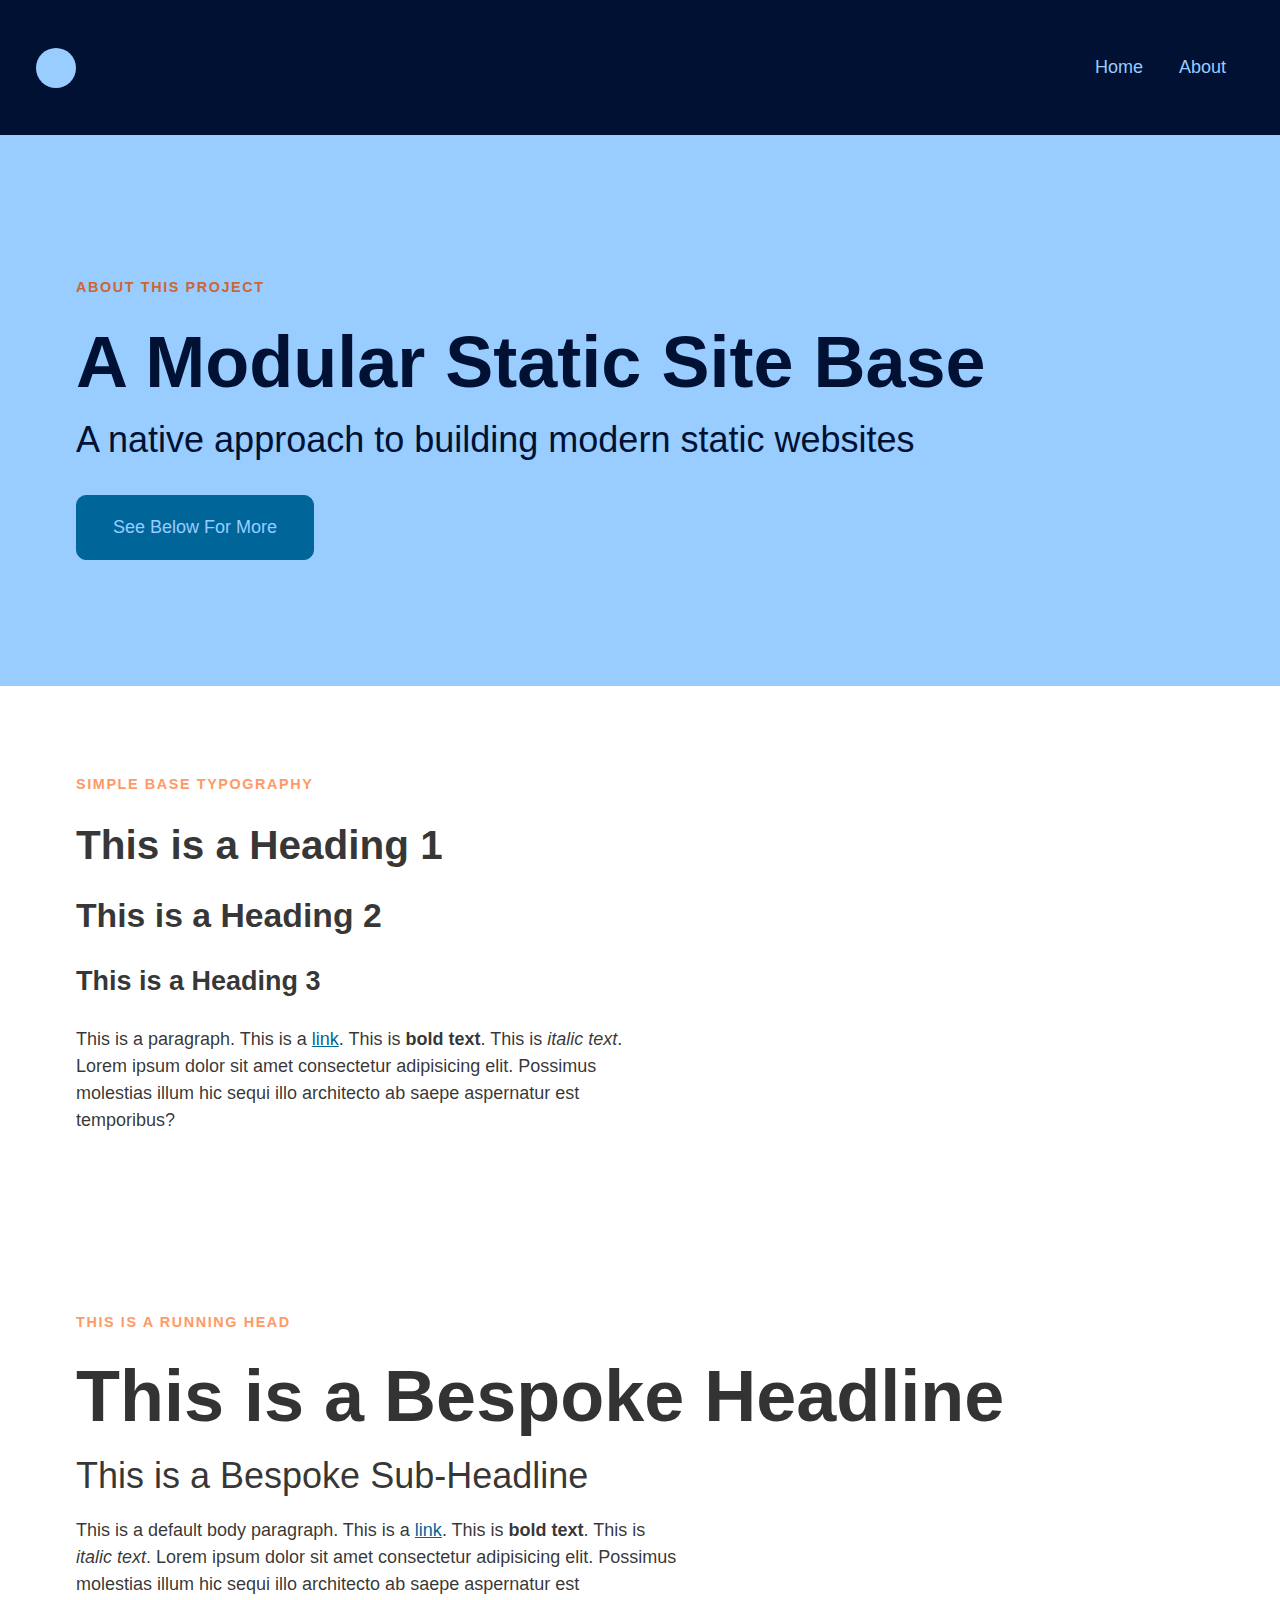
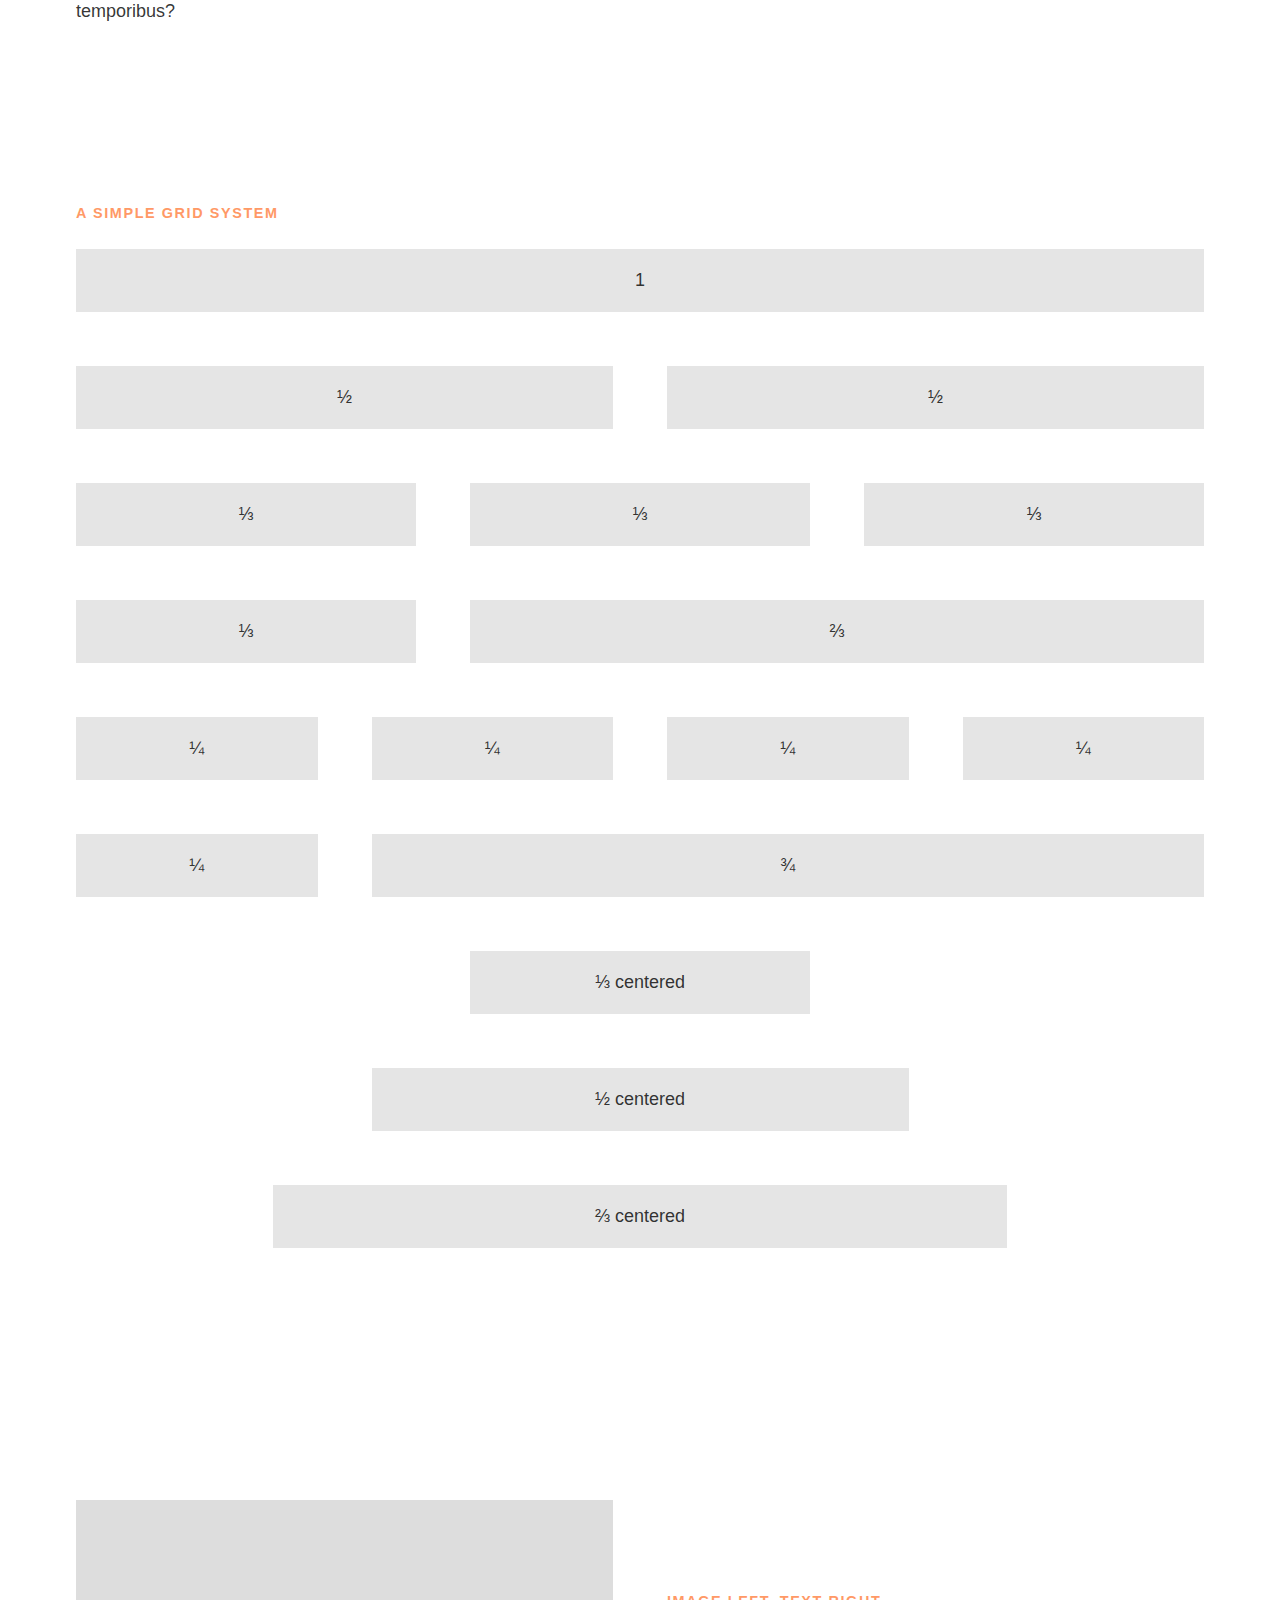
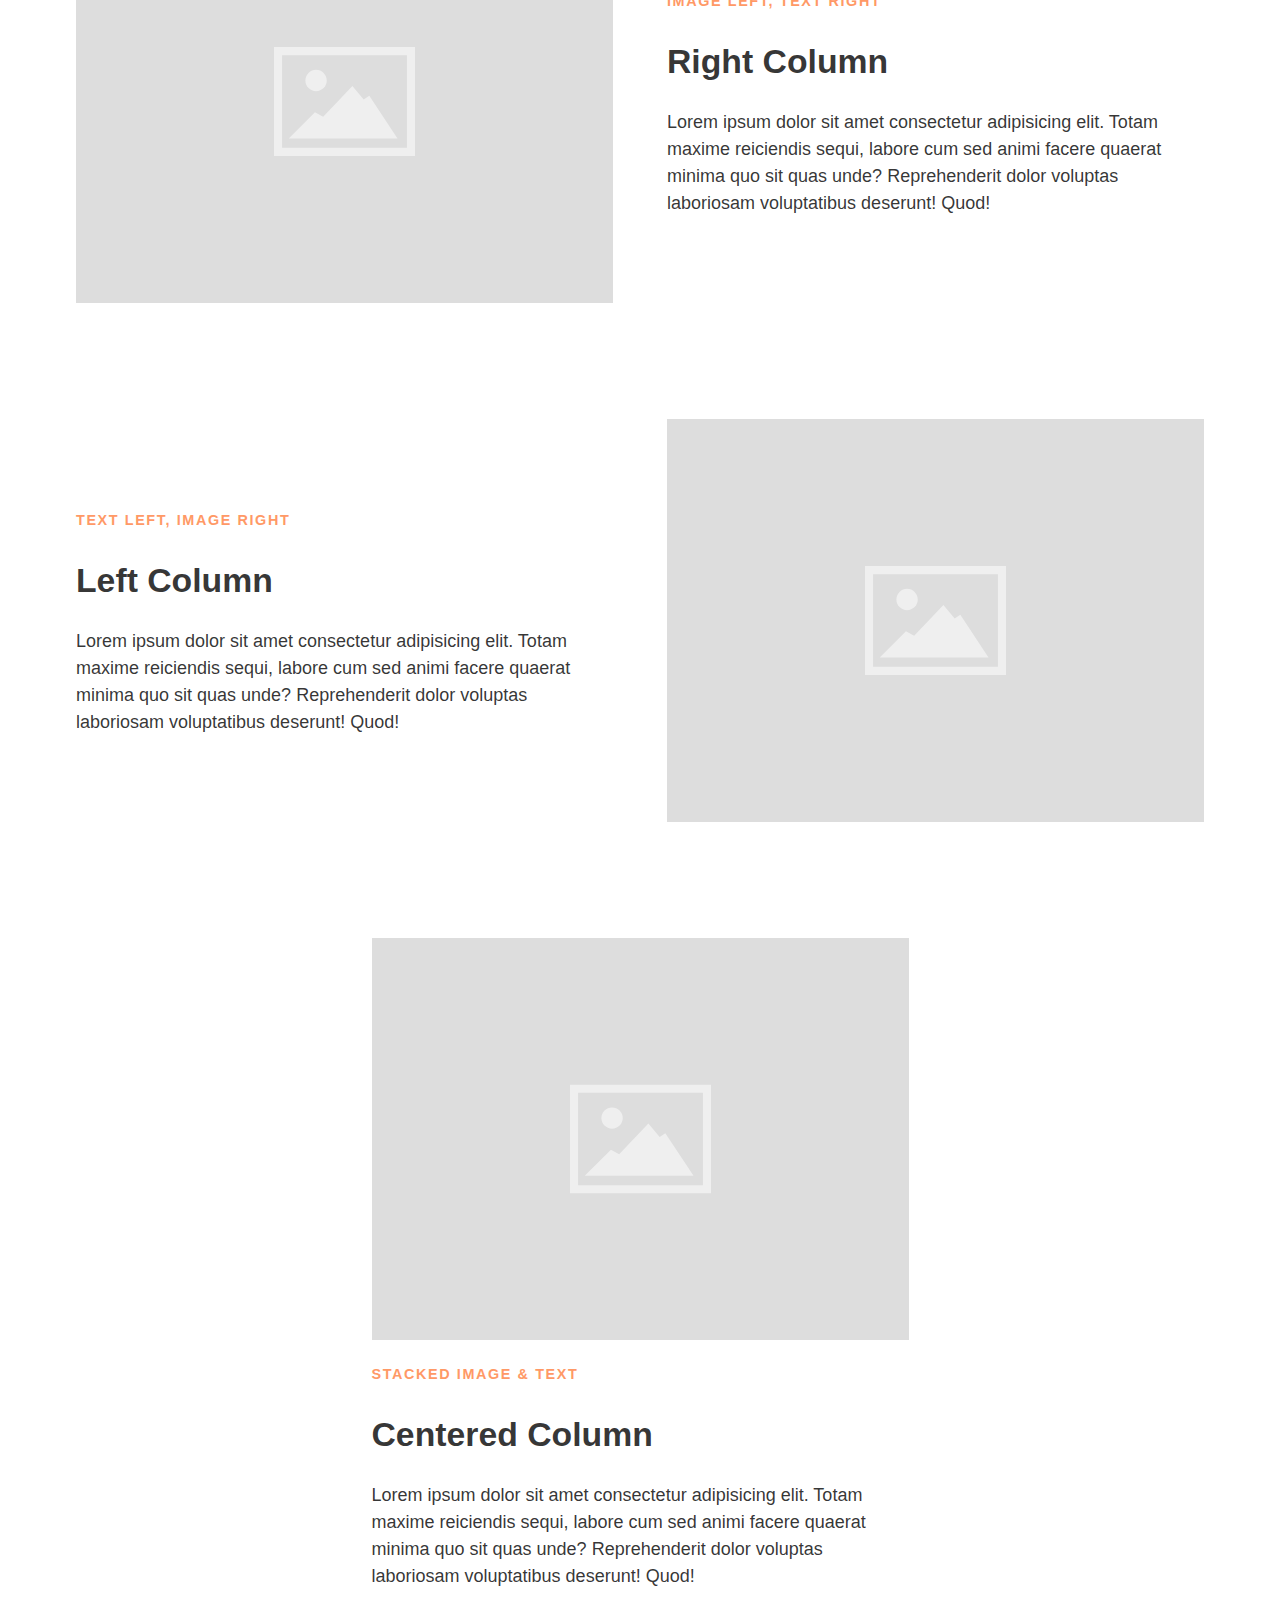
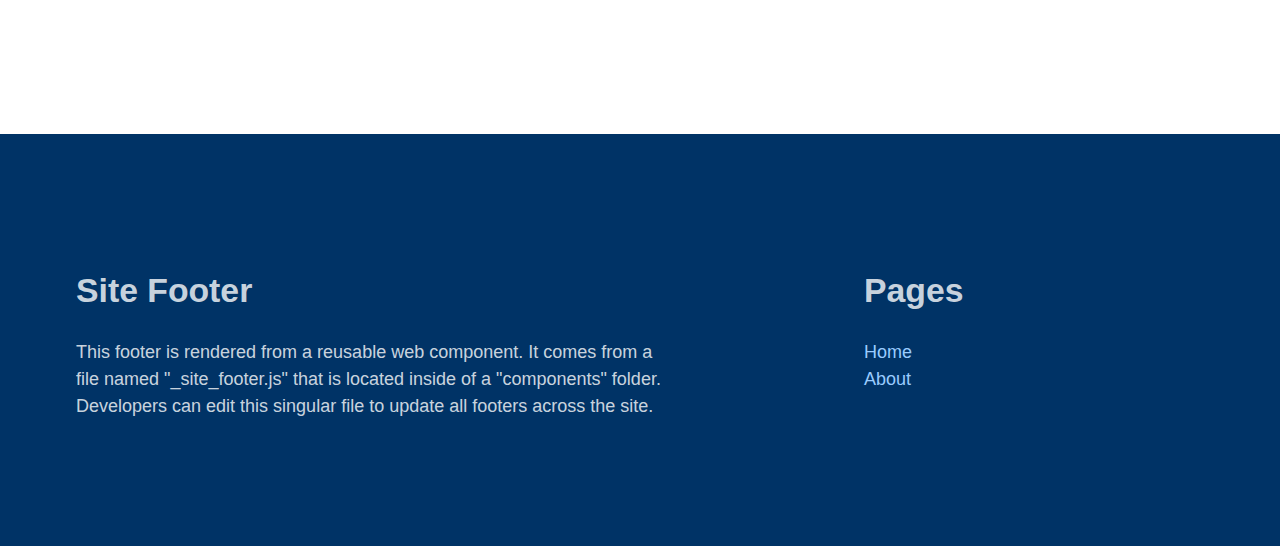
==== about.html @ b560016c "added home page and about page" ====
<!DOCTYPE html>
<html lang="en">

<head>
    <meta charset="UTF-8">
    <meta name="viewport" content="width=device-width, initial-scale=1.0">
    <title>No Build Base | About</title>
    <link rel="stylesheet" href="css/style.css">
</head>

<body>

    <site-header></site-header>

    <main class="site-main">

        <section class="hero">
            <div class="container">

                <div class="row swapped">
                    <div class="one-whole">

                        <div class="runninghead">About This Project</div>
                        <h1 class="headline">A Modular Static Site Base</h1>
                        <h2 class="subheadline">A native approach to building modern static&nbsp;websites</h2>
                        <a href="#examples" class="button">See Below For More</a>
                    </div>
                </div>

            </div>
        </section>

        <section id="examples">
            <div class="container">
                <div class="runninghead">Simple Base Typography</div>
                <h1>This is a Heading 1</h1>
                <h2>This is a Heading 2</h2>
                <h3>This is a Heading 3</h3>
                <p>This is a paragraph. This is a <a href="#">link</a>. This is <strong>bold text</strong>. This is <em>italic text</em>. Lorem ipsum dolor sit amet consectetur adipisicing elit. Possimus molestias illum hic sequi illo architecto ab saepe aspernatur est temporibus?</p>
            </div>
        </section>

        <section>
            <div class="container">
                <div class="runninghead">This is a Running Head</div>
                <h2 class="headline">This is a Bespoke Headline</h2>
                <h3 class="subheadline">This is a Bespoke Sub-Headline</h3>
                <p>This is a default body paragraph. This is a <a href="#">link</a>. This is <strong>bold text</strong>. This is <em>italic text</em>. Lorem ipsum dolor sit amet consectetur adipisicing elit. Possimus molestias illum hic sequi illo architecto ab saepe aspernatur est temporibus?</p>
            </div>
        </section>

        <section class="demo">
            <div class="container">


                <div class="runninghead">A Simple Grid System</div>

                <div class="row">
                    <div class="one-whole">
                        <p>1</p>
                    </div>
                </div>
                <div class="row">
                    <div class="one-half">
                        <p>&frac12;</p>
                    </div>
                    <div class="one-half">
                        <p>&frac12;</p>
                    </div>
                </div>
                <div class="row">
                    <div class="one-third">
                        <p>&frac13;</p>
                    </div>
                    <div class="one-third">
                        <p>&frac13;</p>
                    </div>
                    <div class="one-third">
                        <p>&frac13;</p>
                    </div>
                </div>

                <div class="row">
                    <div class="one-third">
                        <p>&frac13;</p>
                    </div>
                    <div class="two-thirds">
                        <p>&frac23;</p>
                    </div>
                </div>

                <div class="row">
                    <div class="one-fourth">
                        <p>&frac14;</p>
                    </div>
                    <div class="one-fourth">
                        <p>&frac14;</p>
                    </div>
                    <div class="one-fourth">
                        <p>&frac14;</p>
                    </div>
                    <div class="one-fourth">
                        <p>&frac14;</p>
                    </div>
                </div>

                <div class="row">
                    <div class="one-fourth">
                        <p>&frac14;</p>
                    </div>
                    <div class="three-fourths">
                        <p>&frac34;</p>
                    </div>
                </div>

                <div class="row">
                    <div class="one-third centered">
                        <p>&frac13; centered</p>
                    </div>
                </div>

                <div class="row">
                    <div class="one-half centered">
                        <p>&frac12; centered</p>
                    </div>
                </div>

                <div class="row">
                    <div class="two-thirds centered">
                        <p>&frac23; centered</p>
                    </div>
                </div>

            </div>
        </section>

        <section>
            <div class="container">

                <div class="row vertical-centered">

                    <div class="one-half">
                        <img src="img/placeholder-800x600.svg" alt="Placeholder Image" width="1600" height="1200">
                    </div>

                    <div class="one-half">

                        <div class="runninghead">Image Left, Text Right</div>
                        <h2>Right Column</h2>
                        <p>Lorem ipsum dolor sit amet consectetur adipisicing elit. Totam maxime reiciendis sequi, labore cum sed animi facere quaerat minima quo sit quas unde? Reprehenderit dolor voluptas laboriosam voluptatibus deserunt! Quod!</p>
                    </div>

                </div>

                <div class="row vertical-centered swapped">

                    <div class="one-half">
                        <img src="img/placeholder-800x600.svg" alt="Placeholder Image" width="1600" height="1200">
                    </div>

                    <div class="one-half">
                        <div class="runninghead">Text Left, Image Right</div>
                        <h2>Left Column</h2>
                        <p>Lorem ipsum dolor sit amet consectetur adipisicing elit. Totam maxime reiciendis sequi, labore cum sed animi facere quaerat minima quo sit quas unde? Reprehenderit dolor voluptas laboriosam voluptatibus deserunt! Quod!</p>
                    </div>

                </div>

                <div class="row">
                    <div class="one-half centered">
                        <img src="img/placeholder-800x600.svg" alt="Placeholder Image" width="1600" height="1200">
                        <div class="runninghead">Stacked Image &amp; Text</div>
                        <h2>Centered Column</h2>
                        <p>Lorem ipsum dolor sit amet consectetur adipisicing elit. Totam maxime reiciendis sequi, labore cum sed animi facere quaerat minima quo sit quas unde? Reprehenderit dolor voluptas laboriosam voluptatibus deserunt! Quod!</p>
                    </div>
                </div>

            </div>
        </section>



    </main>


    <site-footer></site-footer>

    <!-- IMPORT GLOBAL SITE COMPONENTS (eg Site Header and Footer) -->
    <script src="components/_site-header.js" type="module"></script>
    <script src="components/_site-footer.js" type="module"></script>

</body>

</html>
---- css/style.css ----
/* ----- IMPORT GLOBAL STYLING PARTIALS -------- */
@import url(_variables.css);
@import url(_resets.css);
@import url(_colors.css);
@import url(_typography.css);
@import url(_buttons.css);
@import url(_layout.css);
@import url(_structure.css);
@import url(_helpers.css);


/* ----------------------------- */
/* ----- CUSTOM STYLING -------- */
/* ----------------------------- */

/* CUSTOM TYPE BLOCK: HEADLINE AND SUB HEADLINE */
.headline {
    font-size: 4em;
    margin: 1rem 0;
    line-height: 1.1;
}
.subheadline {
    font-size: 2em;
    font-weight: normal;
    margin: 1rem 0;
}
.runninghead {
    font-family: var(--font-sans);
    color: var(--color-accent);
    font-size: .8em;
    font-weight: bold;
    margin: 1rem 0 1.5rem 0;
    text-transform: uppercase;
    letter-spacing: .1rem;
}
.hero .runninghead {
    color: var(--color-accent-dark);
}
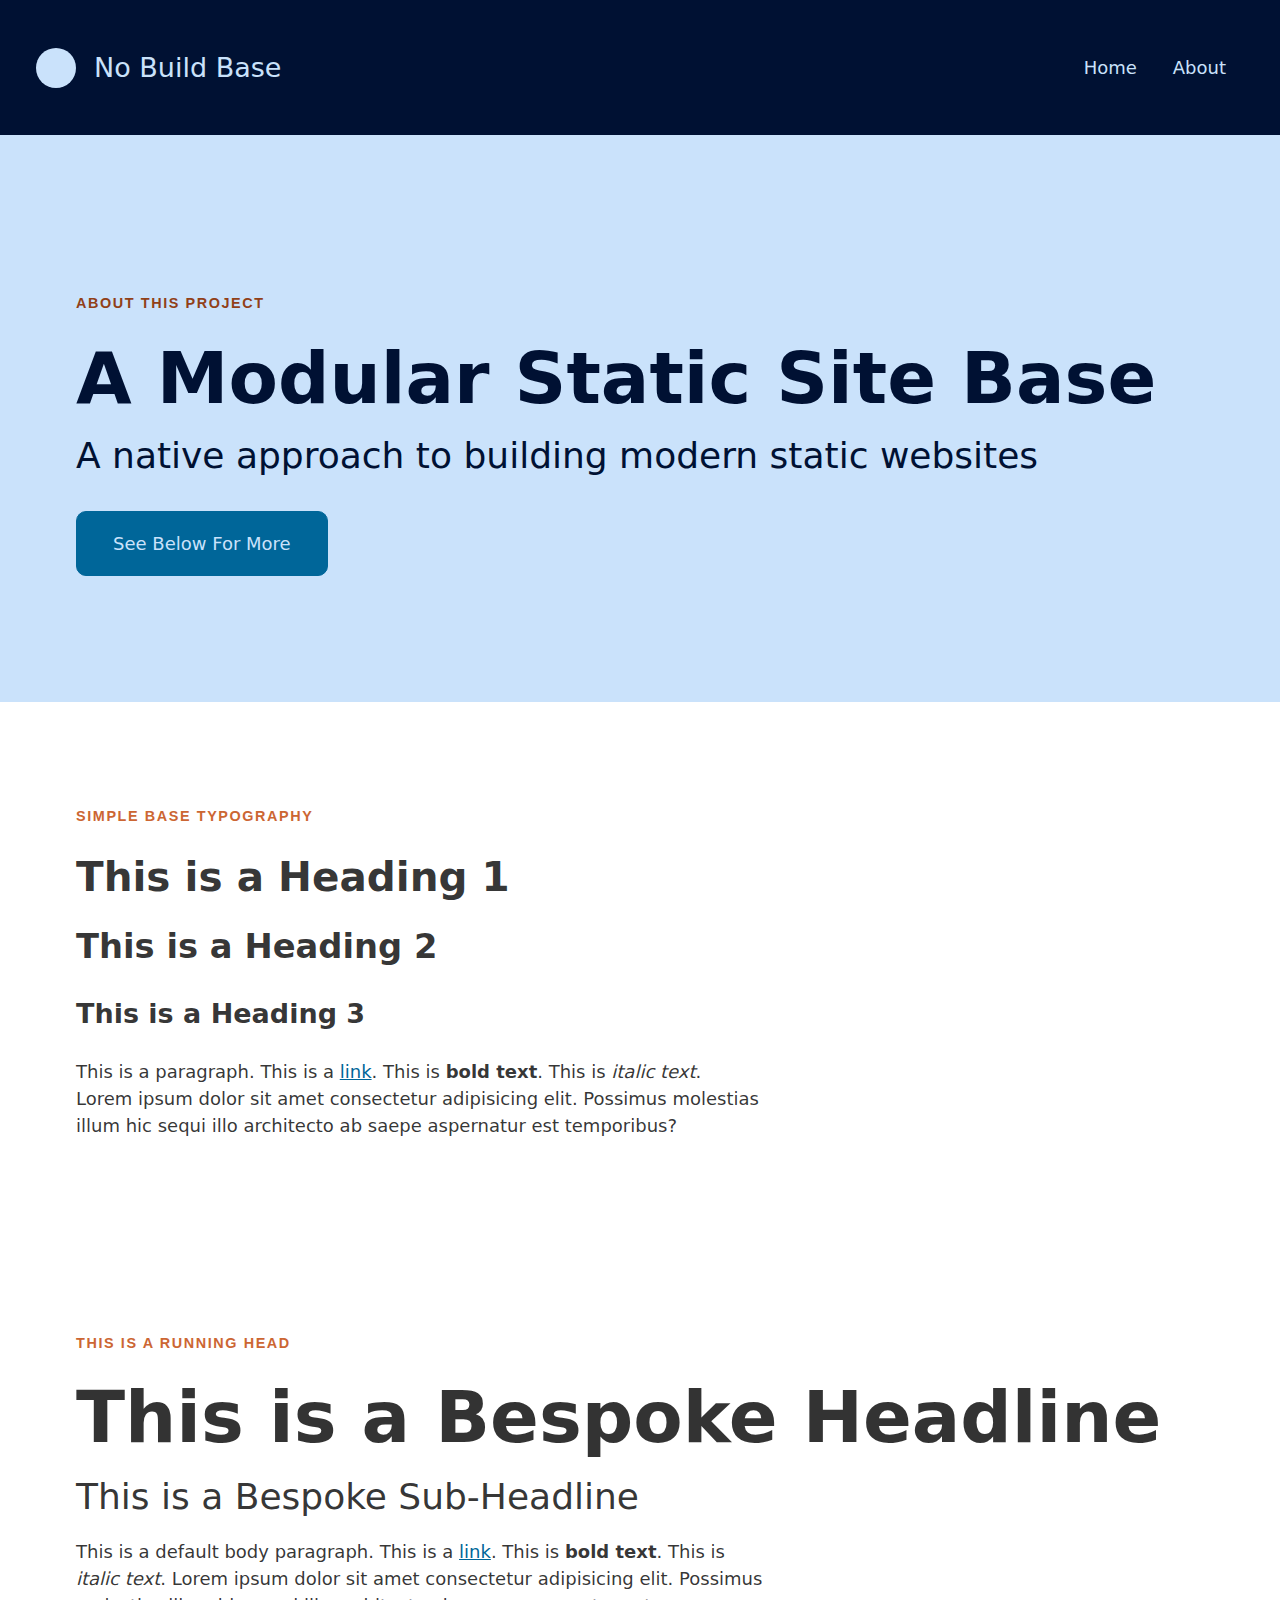
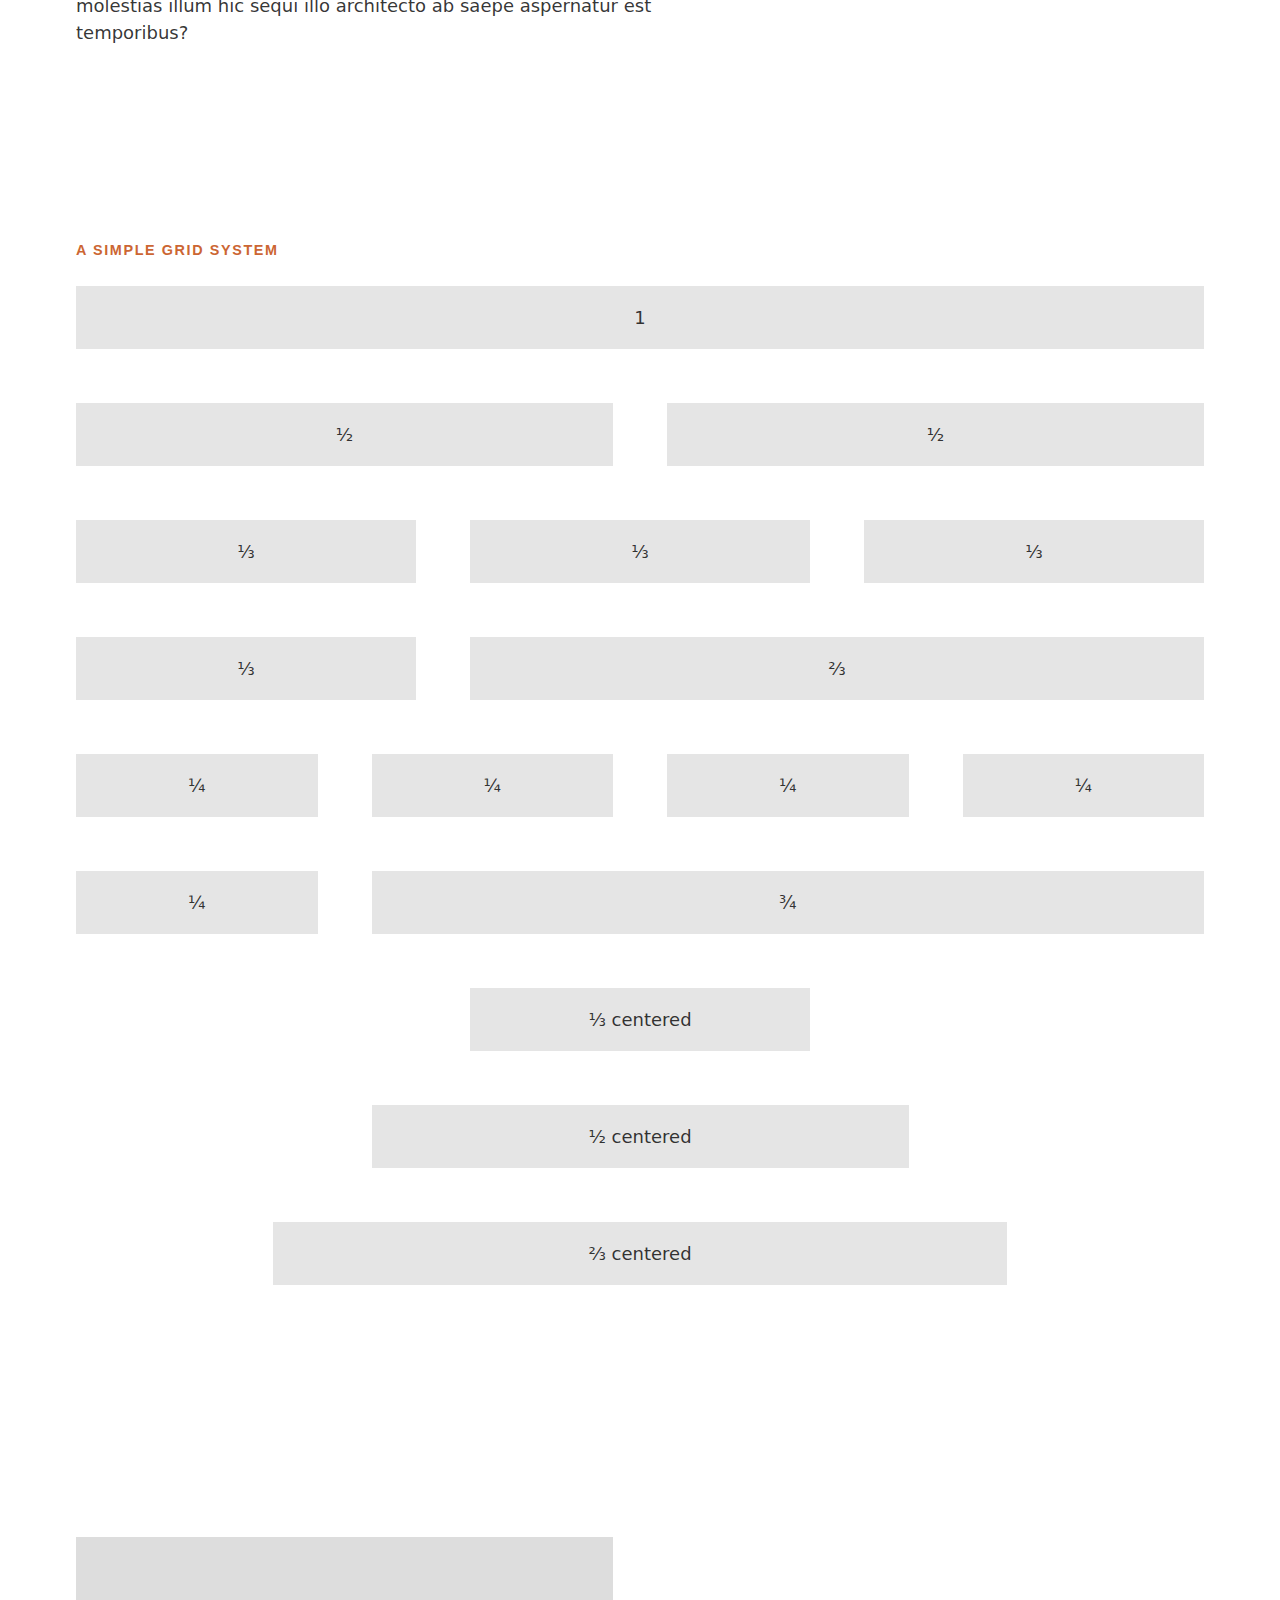
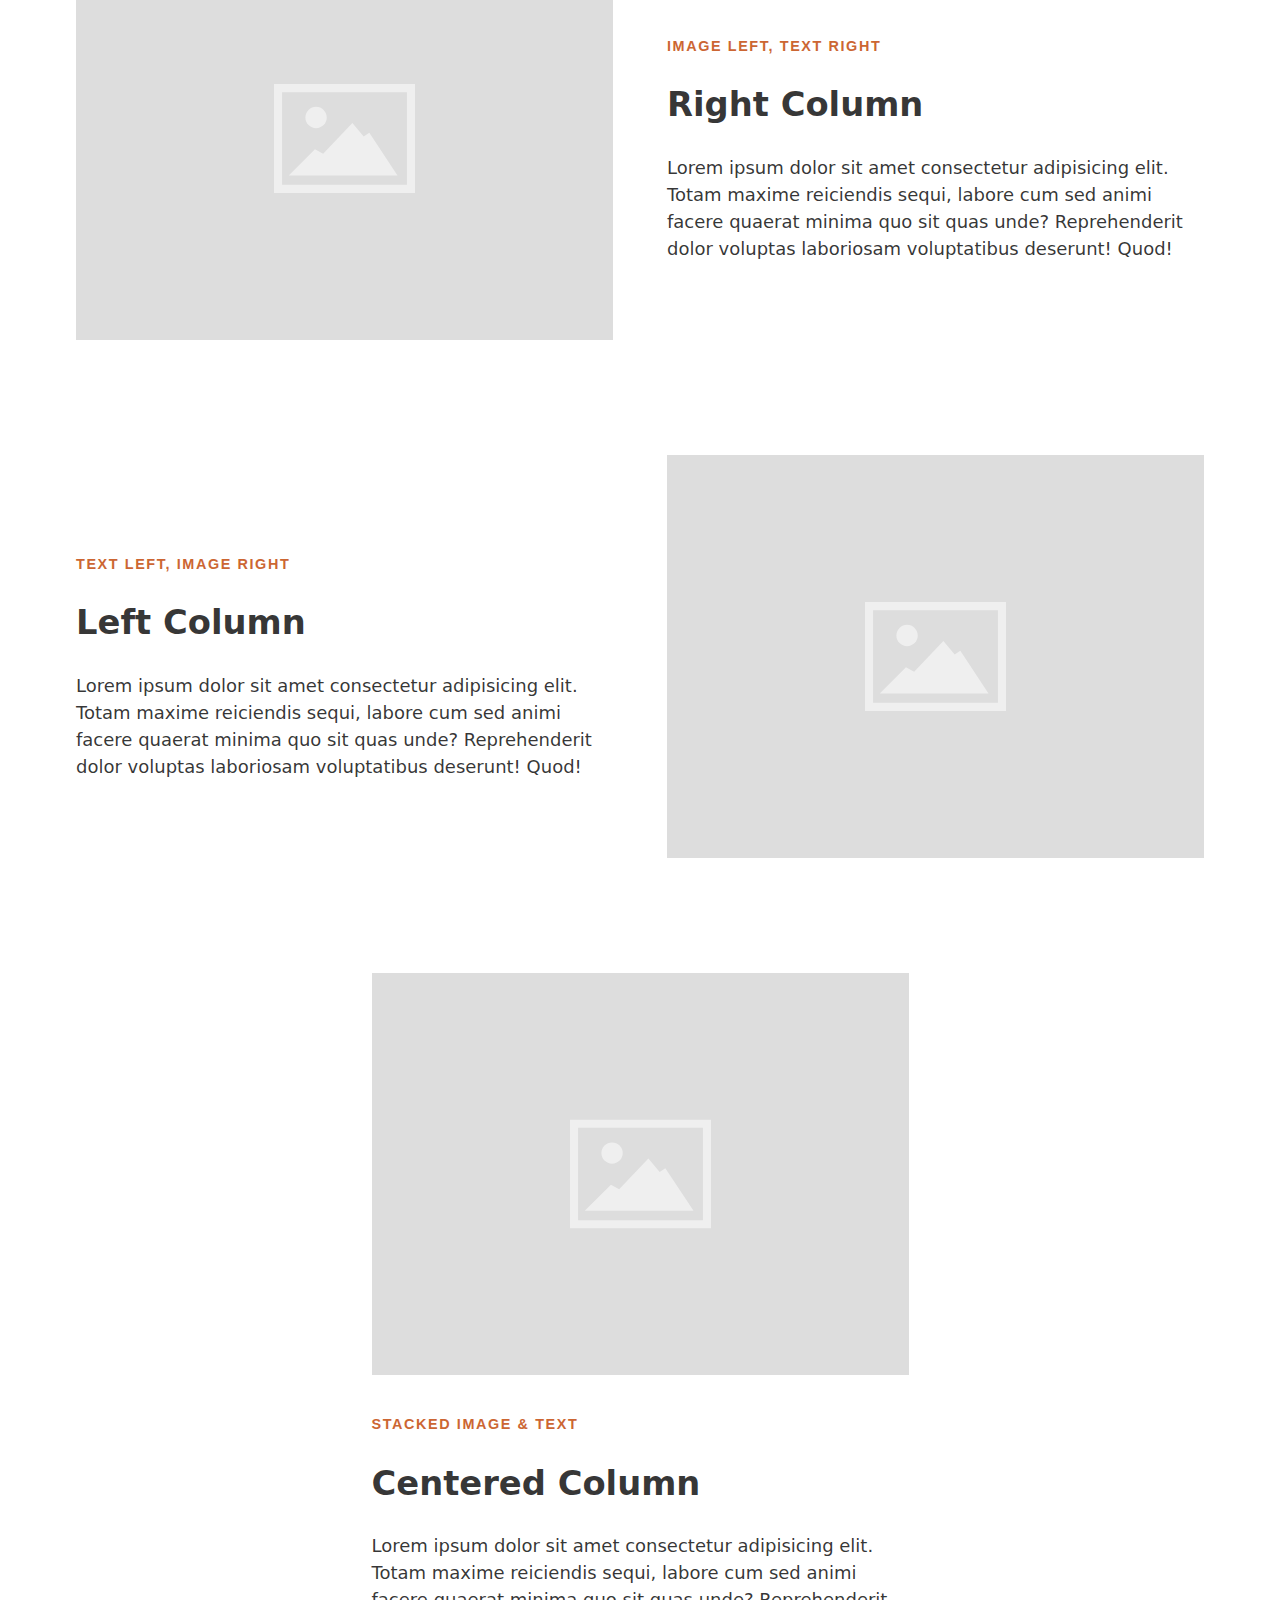
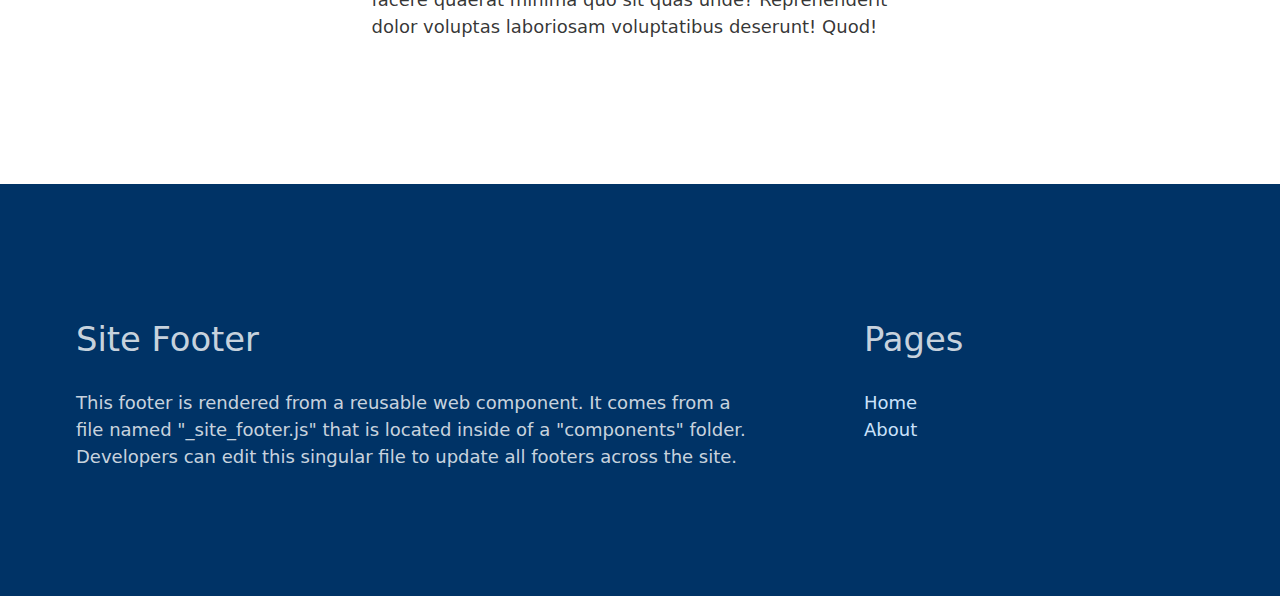
==== commit 6a619651: "lighthouse fixes" ====
--- a/about.html
+++ b/about.html
@@ -5,7 +5,13 @@
     <meta charset="UTF-8">
     <meta name="viewport" content="width=device-width, initial-scale=1.0">
     <title>No Build Base | About</title>
+
+    <!-- ENABLE VIEW TRANSITIONS -->
+    <meta name="view-transition" content="same-origin" />
+
+    <!-- MAIN CSS FILE -->
     <link rel="stylesheet" href="css/style.css">
+
 </head>
 
 <body>
@@ -23,7 +29,7 @@
                         <div class="runninghead">About This Project</div>
                         <h1 class="headline">A Modular Static Site Base</h1>
                         <h2 class="subheadline">A native approach to building modern static&nbsp;websites</h2>
-                        <a href="#examples" class="button">See Below For More</a>
+                        <a href="#examples" class="button">See Below For More<span class="hide-visually"> Examples and Features</span></a>
                     </div>
                 </div>
 
@@ -182,12 +188,10 @@
 
     </main>
 
-
     <site-footer></site-footer>
 
-    <!-- IMPORT GLOBAL SITE COMPONENTS (eg Site Header and Footer) -->
-    <script src="components/_site-header.js" type="module"></script>
-    <script src="components/_site-footer.js" type="module"></script>
+    <!-- MAIN JS FILES -->
+    <script src="js/script.js" type="module"></script>
 
 </body>
 
--- a/css/style.css
+++ b/css/style.css
@@ -1,12 +1,12 @@
 /* ----- IMPORT GLOBAL STYLING PARTIALS -------- */
-@import url(_variables.css);
-@import url(_resets.css);
-@import url(_colors.css);
-@import url(_typography.css);
-@import url(_buttons.css);
-@import url(_layout.css);
-@import url(_structure.css);
-@import url(_helpers.css);
+@import url(partials/variables.css);
+@import url(partials/resets.css);
+@import url(partials/colors.css);
+@import url(partials/typography.css);
+@import url(partials/buttons.css);
+@import url(partials/layout.css);
+@import url(partials/structure.css);
+@import url(partials/helpers.css);
 
 
 /* ----------------------------- */
@@ -26,13 +26,13 @@
 }
 .runninghead {
     font-family: var(--font-sans);
-    color: var(--color-accent);
+    color: var(--color-accent-dark);
     font-size: .8em;
     font-weight: bold;
-    margin: 1rem 0 1.5rem 0;
+    margin: 2rem 0 1.5rem 0;
     text-transform: uppercase;
     letter-spacing: .1rem;
 }
 .hero .runninghead {
-    color: var(--color-accent-dark);
+    color: var(--color-accent-darker);
 }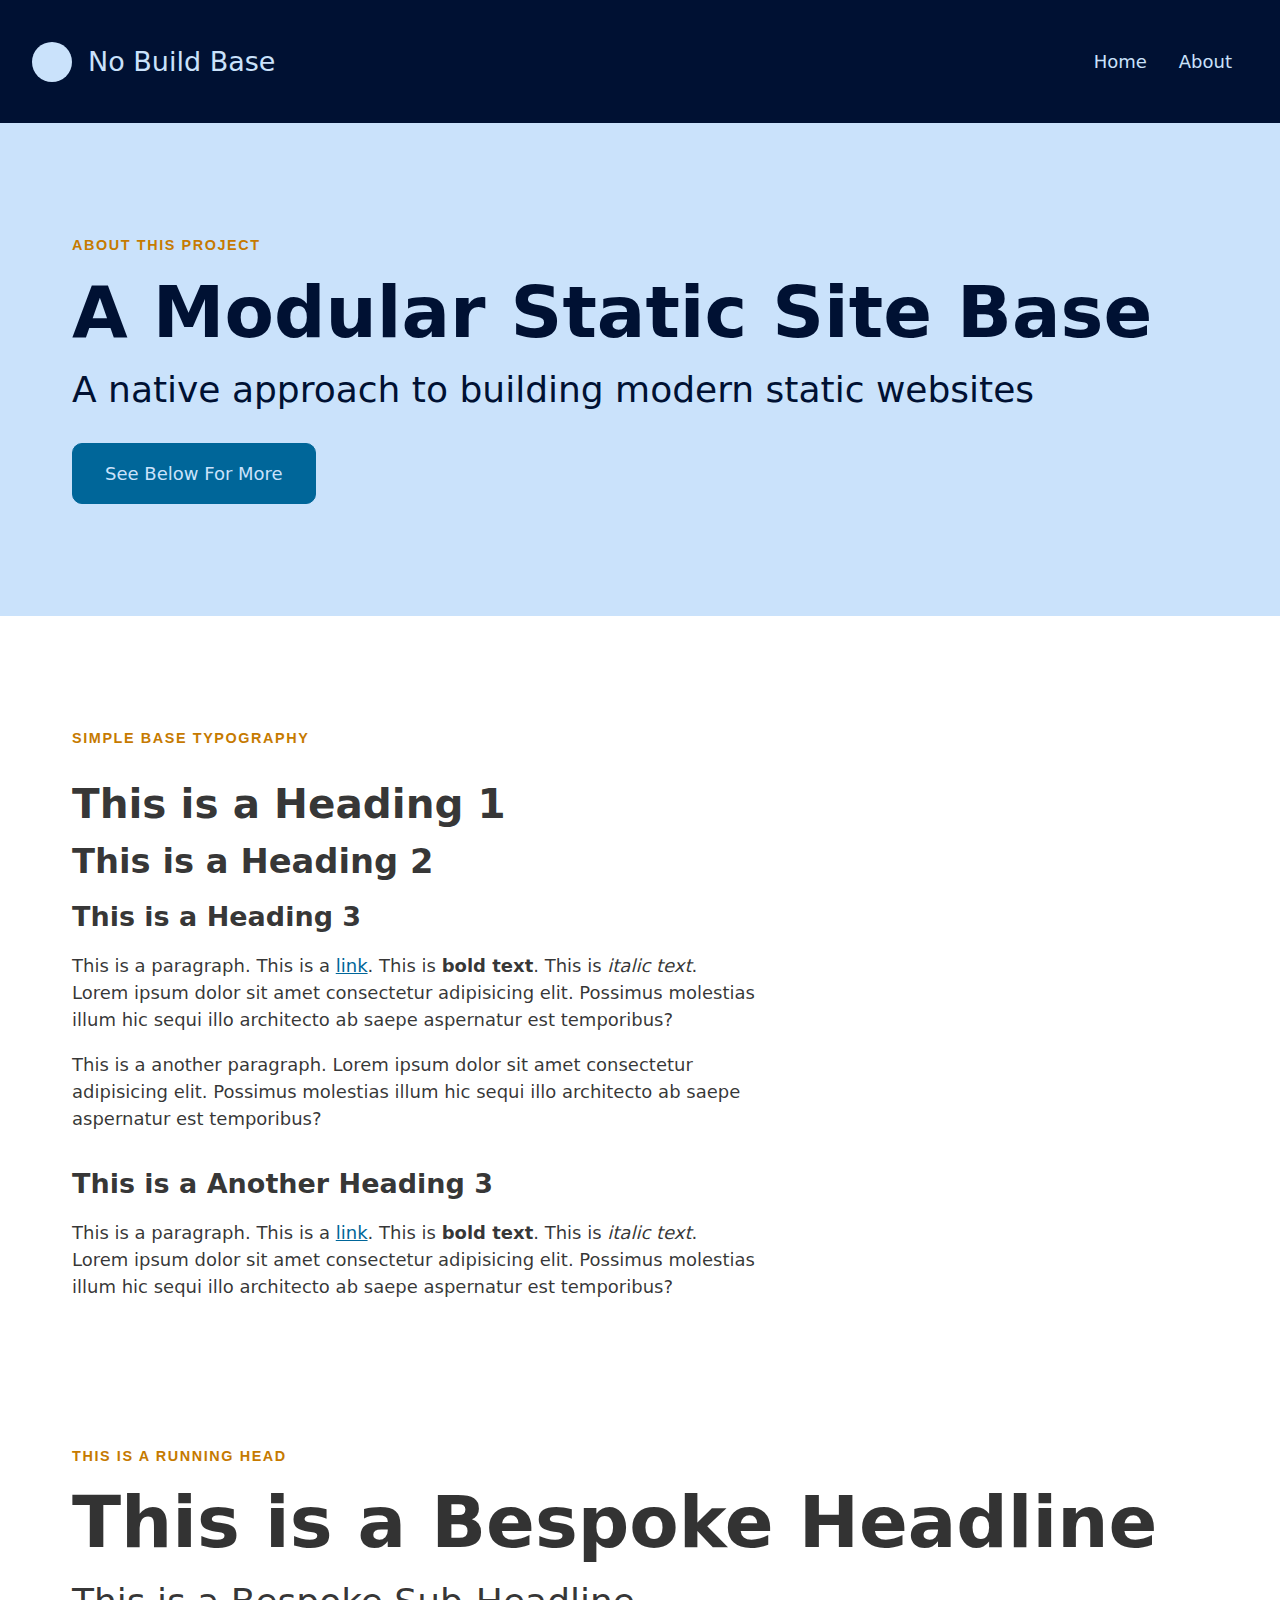
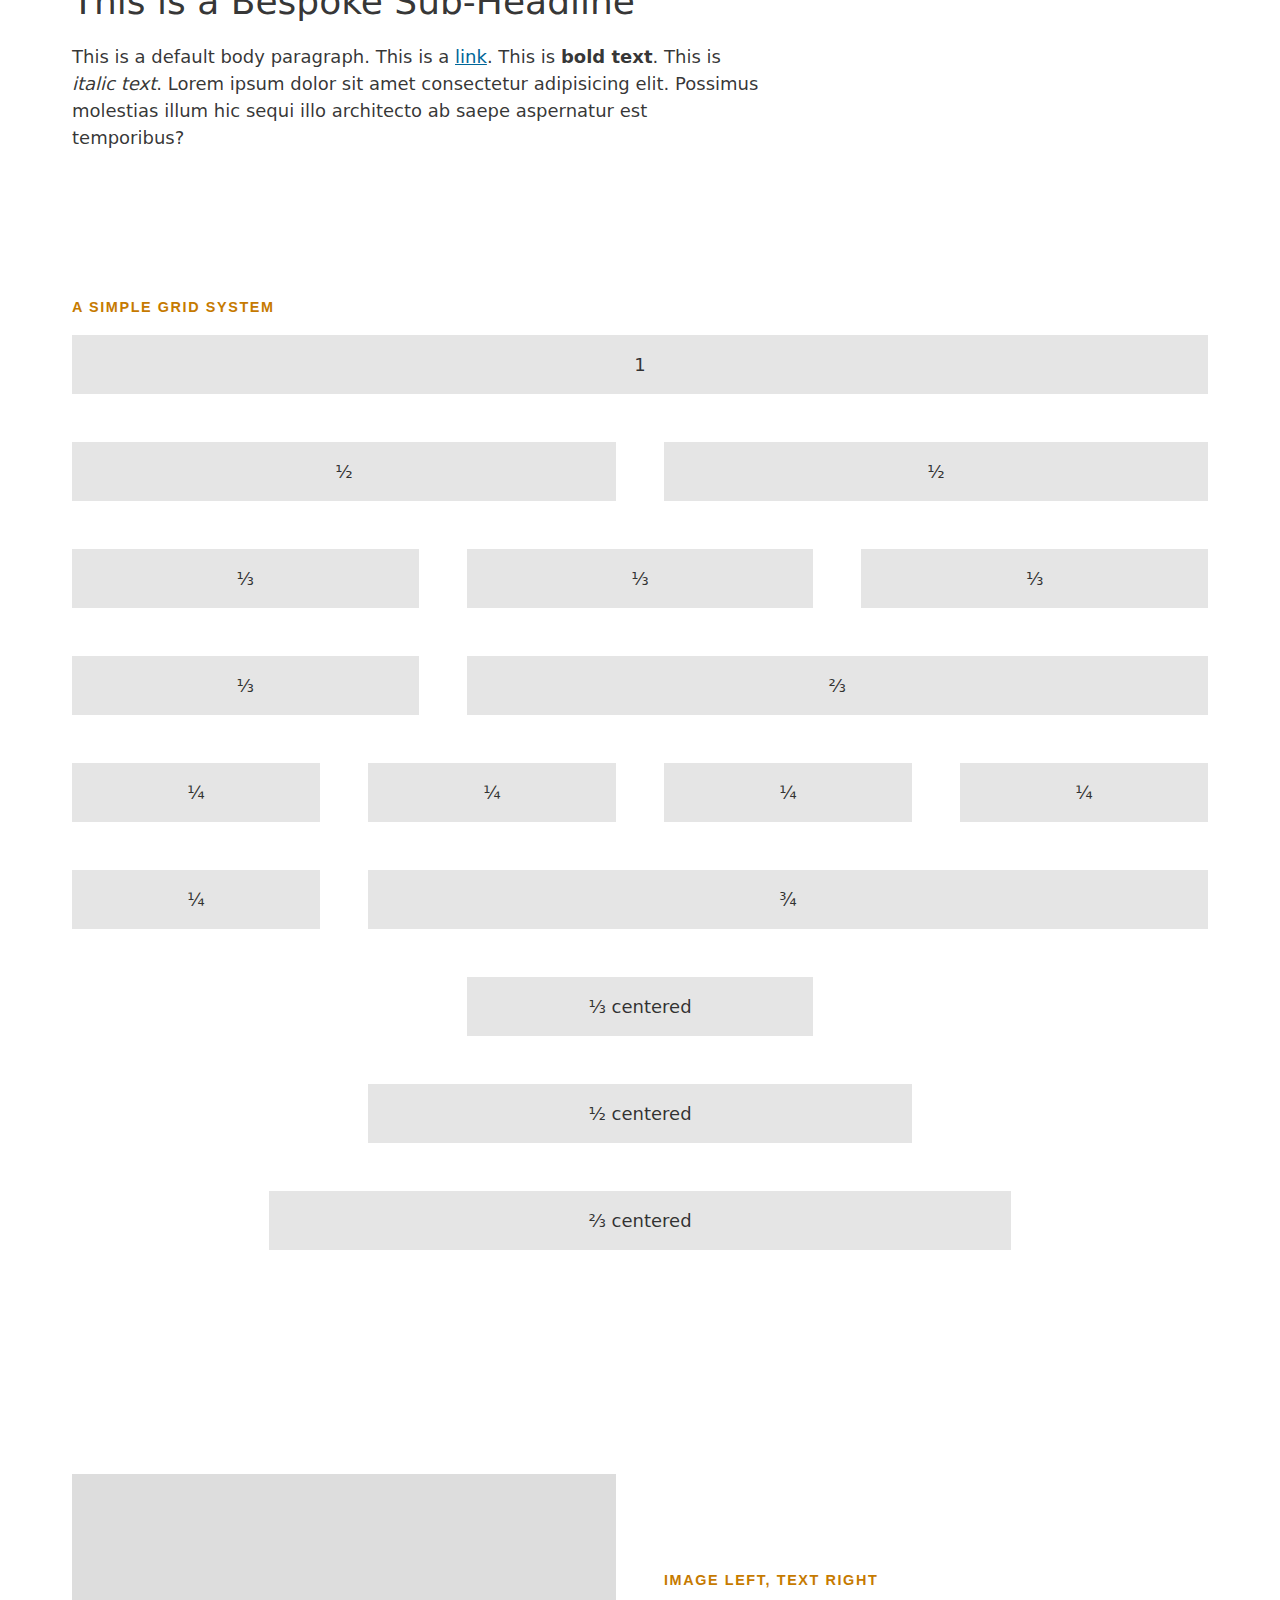
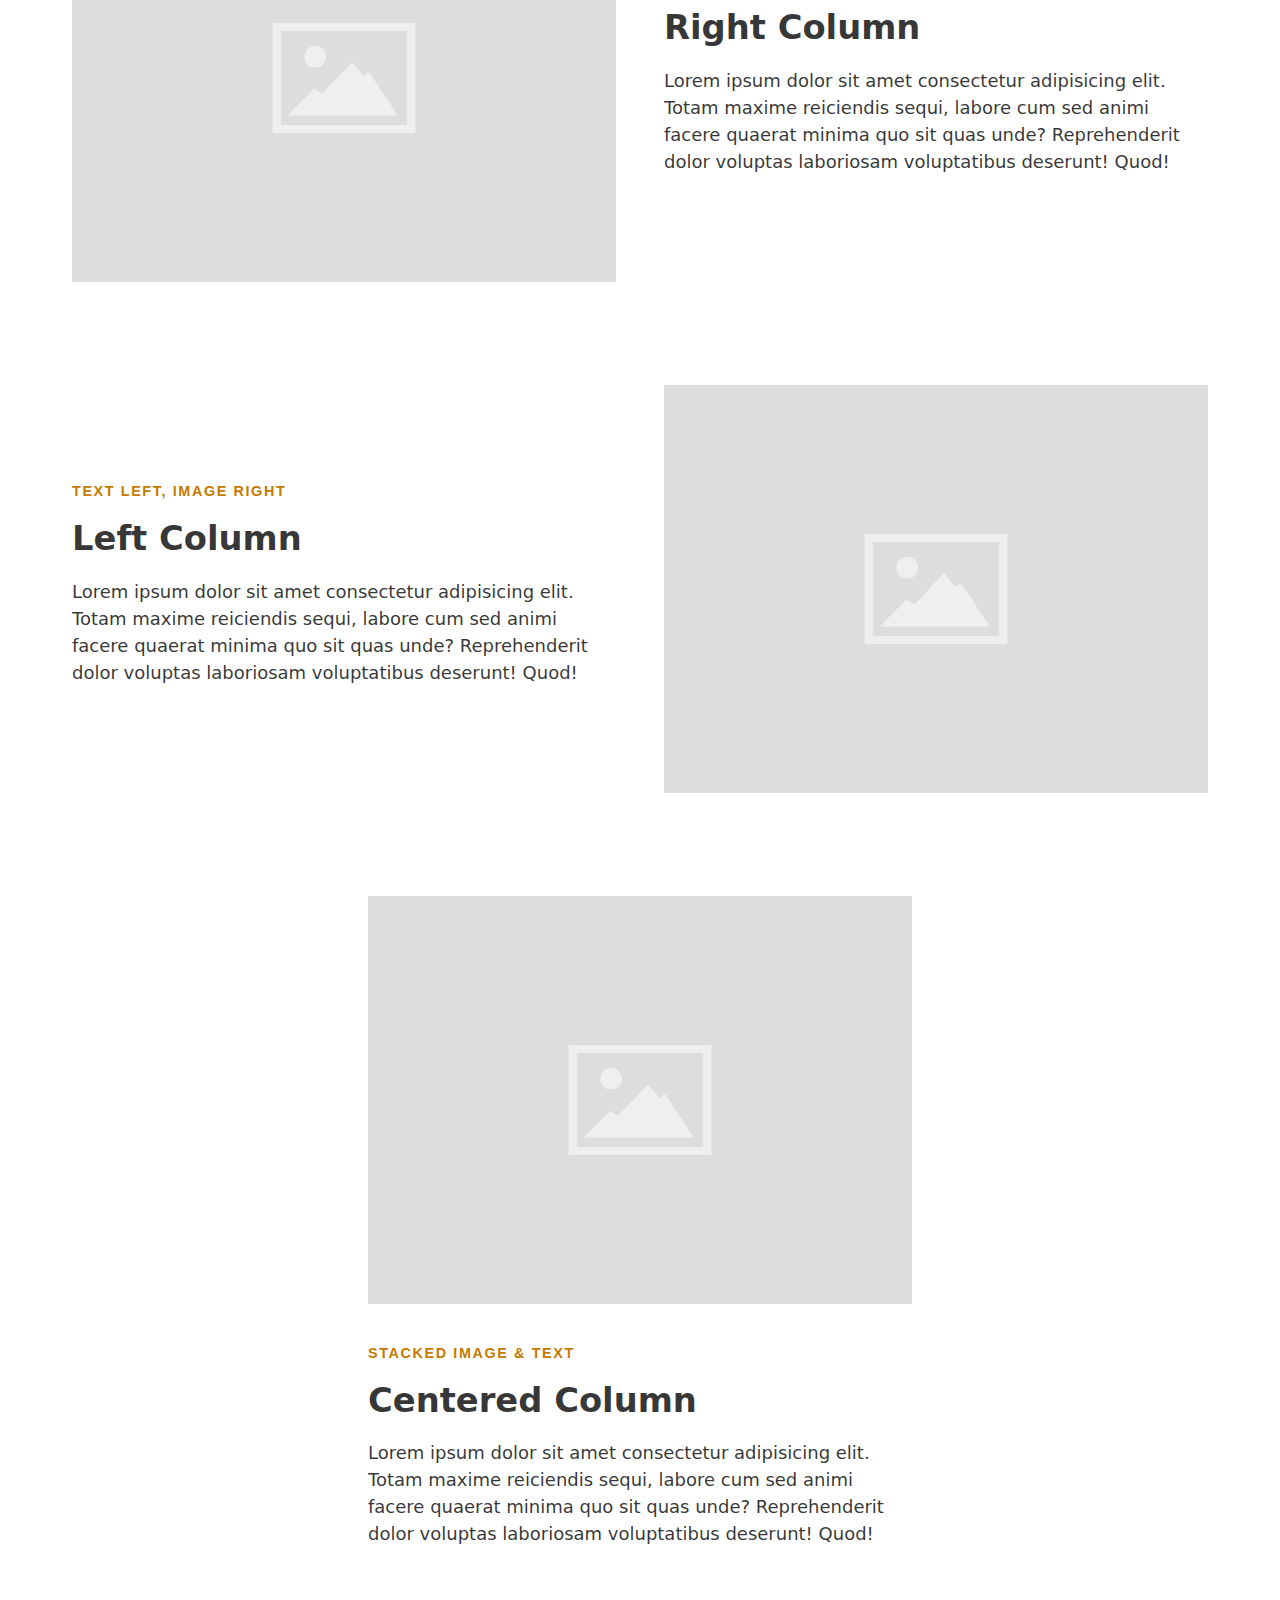
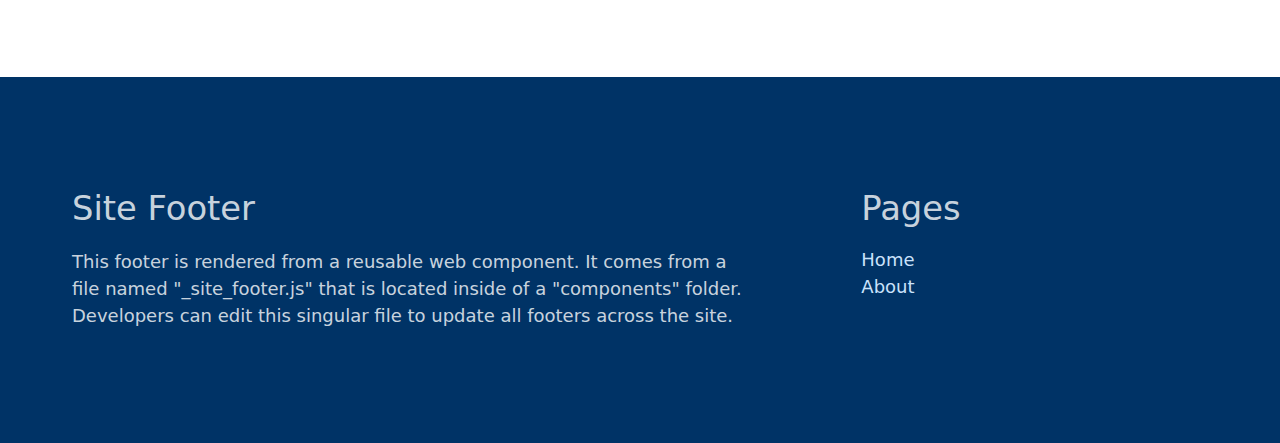
==== commit 6b42e154: "multiple adjustments, updated view transitions api" ====
--- a/about.html
+++ b/about.html
@@ -5,9 +5,6 @@
     <meta charset="UTF-8">
     <meta name="viewport" content="width=device-width, initial-scale=1.0">
     <title>No Build Base | About</title>
-
-    <!-- ENABLE VIEW TRANSITIONS -->
-    <meta name="view-transition" content="same-origin" />
 
     <!-- MAIN CSS FILE -->
     <link rel="stylesheet" href="css/style.css">
@@ -37,11 +34,14 @@
         </section>
 
         <section id="examples">
-            <div class="container">
+            <div class="container space-above-large">
                 <div class="runninghead">Simple Base Typography</div>
                 <h1>This is a Heading 1</h1>
                 <h2>This is a Heading 2</h2>
                 <h3>This is a Heading 3</h3>
+                <p>This is a paragraph. This is a <a href="#">link</a>. This is <strong>bold text</strong>. This is <em>italic text</em>. Lorem ipsum dolor sit amet consectetur adipisicing elit. Possimus molestias illum hic sequi illo architecto ab saepe aspernatur est temporibus?</p>
+                <p>This is a another paragraph. Lorem ipsum dolor sit amet consectetur adipisicing elit. Possimus molestias illum hic sequi illo architecto ab saepe aspernatur est temporibus?</p>
+                <h3>This is a Another Heading 3</h3>
                 <p>This is a paragraph. This is a <a href="#">link</a>. This is <strong>bold text</strong>. This is <em>italic text</em>. Lorem ipsum dolor sit amet consectetur adipisicing elit. Possimus molestias illum hic sequi illo architecto ab saepe aspernatur est temporibus?</p>
             </div>
         </section>
@@ -175,7 +175,7 @@
                 <div class="row">
                     <div class="one-half centered">
                         <img src="img/placeholder-800x600.svg" alt="Placeholder Image" width="1600" height="1200">
-                        <div class="runninghead">Stacked Image &amp; Text</div>
+                        <div class="runninghead space-above-medium">Stacked Image &amp; Text</div>
                         <h2>Centered Column</h2>
                         <p>Lorem ipsum dolor sit amet consectetur adipisicing elit. Totam maxime reiciendis sequi, labore cum sed animi facere quaerat minima quo sit quas unde? Reprehenderit dolor voluptas laboriosam voluptatibus deserunt! Quod!</p>
                     </div>
--- a/css/style.css
+++ b/css/style.css
@@ -8,31 +8,37 @@
 @import url(partials/structure.css);
 @import url(partials/helpers.css);
 
-
 /* ----------------------------- */
 /* ----- CUSTOM STYLING -------- */
 /* ----------------------------- */
 
+
 /* CUSTOM TYPE BLOCK: HEADLINE AND SUB HEADLINE */
 .headline {
     font-size: 4em;
-    margin: 1rem 0;
+    margin: 0 0 var(--spacer-small) 0;
+    padding: 0;
     line-height: 1.1;
 }
 .subheadline {
     font-size: 2em;
     font-weight: normal;
-    margin: 1rem 0;
+    margin: 0 0 var(--spacer-small) 0;
+    padding: 0;
 }
 .runninghead {
     font-family: var(--font-sans);
     color: var(--color-accent-dark);
     font-size: .8em;
     font-weight: bold;
-    margin: 2rem 0 1.5rem 0;
+    margin: 0 0 var(--spacer-small) 0;
+    padding: 0;
     text-transform: uppercase;
     letter-spacing: .1rem;
 }
+.runninghead + h2 {
+    padding-top: 0;
+}
 .hero .runninghead {
-    color: var(--color-accent-darker);
+    color: var(--color-accent-dark);
 }